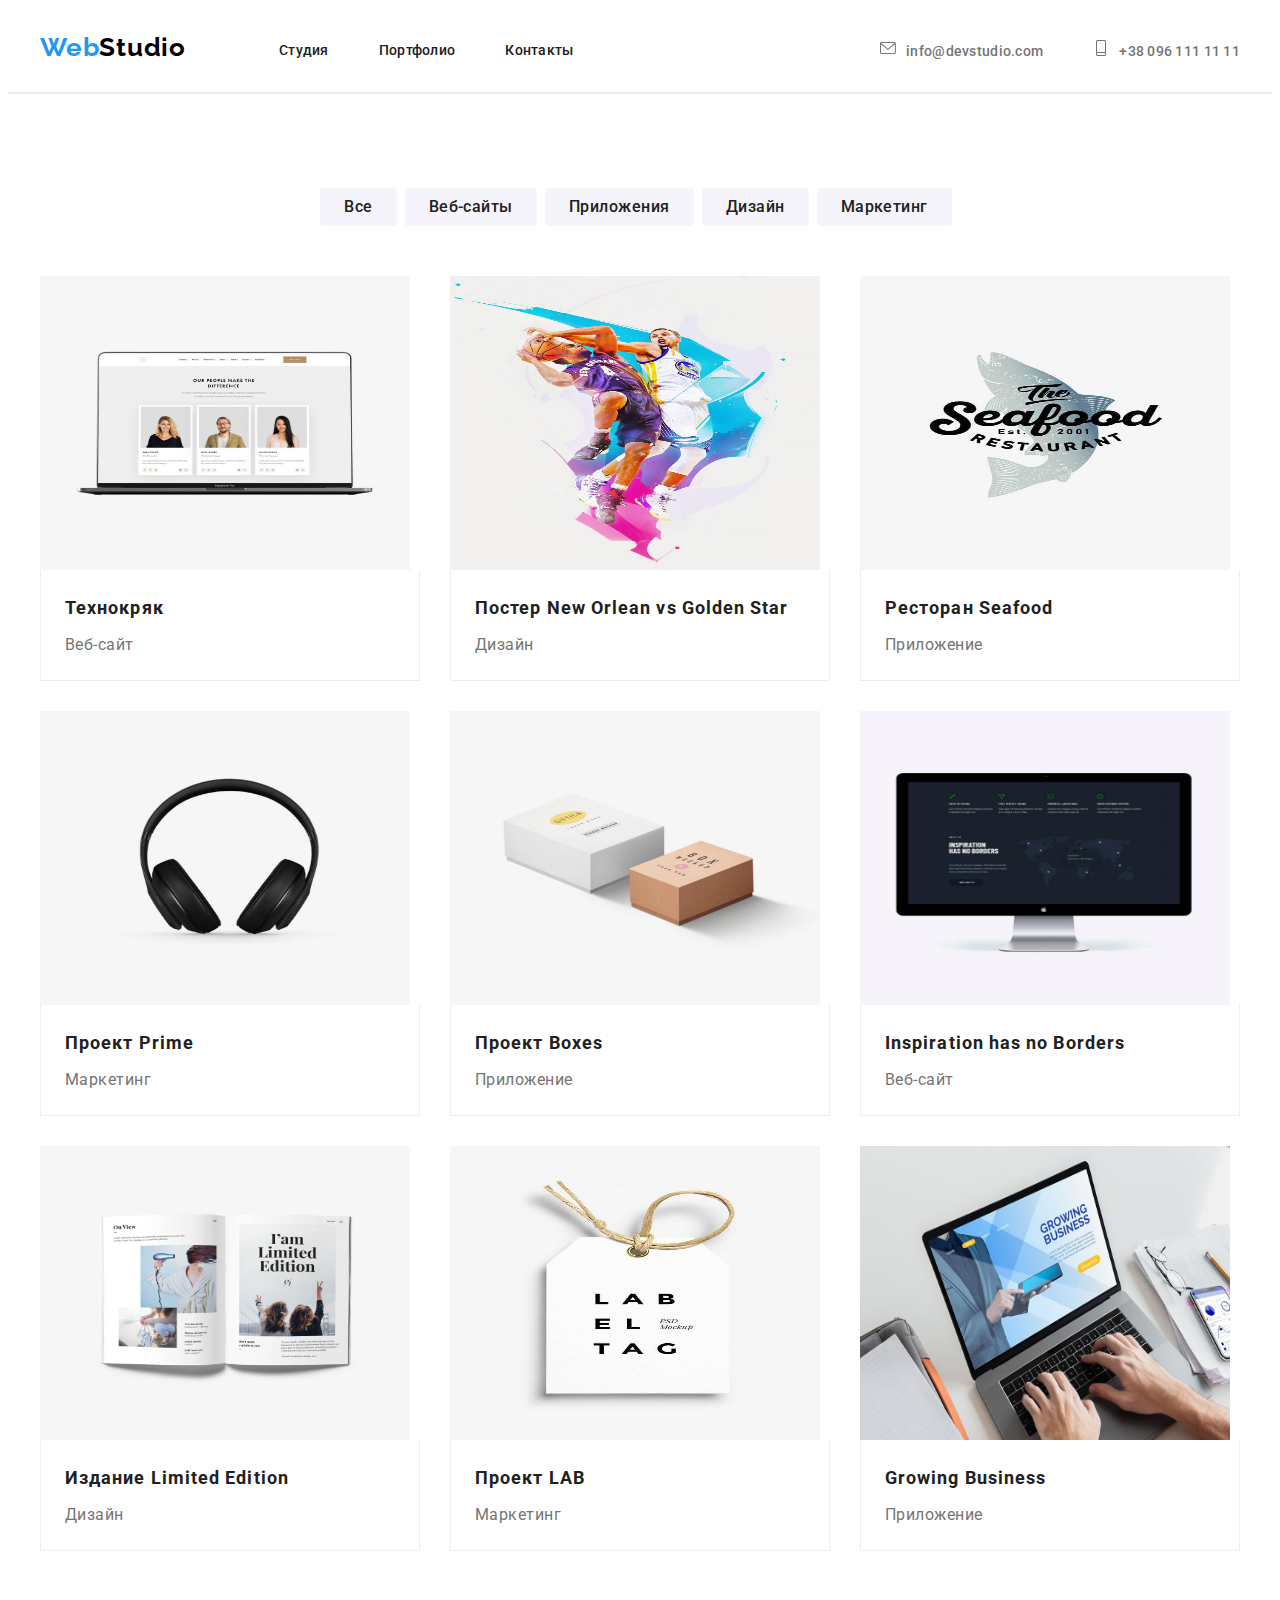
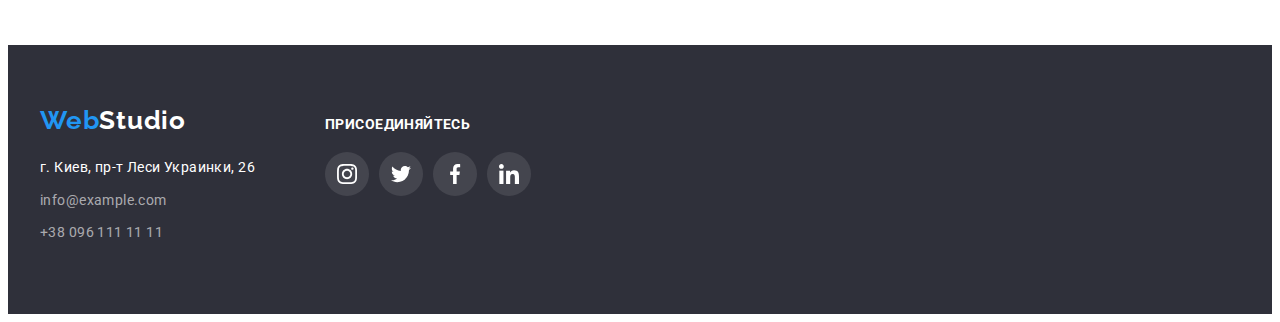
==== portfolio.html @ ed13efee "Add files via upload" ====
<!doctype html>
<html lang="en">

<head>
    <meta charset="UTF-8">
    <meta http-equiv="X-UA-Compatible" content="IE=edge">
    <meta name="viewport" content="width=device-width, initial-scale=1.0">
    <link rel="stylesheet" href="https://cdnjs.cloudflare.com/ajax/libs/modern-normalize/1.1.0/modern-normalize.min.css"
        integrity="sha512-wpPYUAdjBVSE4KJnH1VR1HeZfpl1ub8YT/NKx4PuQ5NmX2tKuGu6U/JRp5y+Y8XG2tV+wKQpNHVUX03MfMFn9Q=="
        crossorigin="anonymous" referrerpolicy="no-referrer" />
    <link rel="preconnect" href="https://fonts.googleapis.com">
    <link rel="preconnect" href="https://fonts.gstatic.com" crossorigin>
    <link
        href="https://fonts.googleapis.com/css2?family=Raleway:wght@400;500;700;900&family=Roboto:wght@400;500;700;900&display=swap"
        rel="stylesheet">
    <link rel="stylesheet" href="styles/styles.css">
    <title>Studio</title>
</head>
<!--Главная-->
<!--Шапка сайта-->
<header class="header">
    <section class="header-section">
        <!--header-part1-->
        <div class="container header-container">
            <nav class="header-navigation">
                <a class="header-link-main link" href="">Web<span class="studio-header">Studio</span></a>
                <ul class="header-list list">
                    <li class="header-item"><a href="index.html" class="header-link link">Студия</a></li>
                    <li class="header-item"><a href="portfolio.html" class="header-link link">Портфолио</a></li>
                    <li class="header-item"><a href="" class="header-link link">Контакты</a></li>
                </ul>
            </nav>
            <ul class="header-list list header-connect">
                <li><a class="header-contact link header-contact1" href="mailto:info@devstudio.com"><svg
                            class="contact-icon">
                            <use href="./images/icons.svg#icon-envelope"></use>
                        </svg>info@devstudio.com</a></li>
                <li><a class="header-contact link header-contact2" href="tel:+380961111111"><svg class="contact-icon">
                            <use href="./images/icons.svg#icon-smartphone"></use>
                        </svg>+38 096 111 11 11</a></li>
            </ul>
        </div>
        <div class="line"></div>
    </section>
</header>
<!--Основной контент-->
    <main>
    <section class="total-menu">
    <div class="container menu-container">
        <!--Меню-->
        <h1 style="display: none;">Menu</h1>
            <div class="menu">
            <ul class="menu-list list">
                <li class="menu-item">
                    <button class="menu-button">
                        Все
                    </button>
                </li>
                <li class="menu-item">
                    <button class="menu-button">
                        Веб-сайты
                    </button>
                </li>
                <li class="menu-item">
                    <button class="menu-button">
                        Приложения
                    </button>
                </li>
                <li class="menu-item">
                    <button class="menu-button">
                        Дизайн
                    </button>
                </li>
                <li class="menu-item">
                    <button class="menu-button">
                        Маркетинг
                    </button>
                </li>
            </ul>
        </div>
    </div>
        <div class="container service-container">
            <h1 style="display: none;">Services</h1>
        <ul class="service-list list">
            <li class="service-item">
                    <img src="./images/portfolio/portfolio1.jpg" alt="Технокряк" width="370" height="294" />
                    <div class="service-border">
                    <h3 class="service-title">Технокряк</h3>
                    <p class="service-about-title">Веб-сайт</p>
                    </div>
            </li>
            <li class="service-item">
                <img src="./images/portfolio/portfolio2.jpg" alt="Постер New Orlean vs Golden Star" width="370" height="294" />
                <div class="service-border">
                <h3 class="service-title">Постер New Orlean vs Golden Star</h3>
                <p class="service-about-title">Дизайн</p>
                </div>
            </li>
            <li class="service-item">
                <img src="./images/portfolio/portfolio3.jpg" alt="Ресторан Seafood" width="370" height="294" />
                <div class="service-border">
                <h3 class="service-title">Ресторан Seafood</h3>
                <p class="service-about-title">Приложение</p>
                </div>
            </li>
            <li class="service-item">
                <img src="./images/portfolio/portfolio4.jpg" alt="Проект Prime" width="370" height="294" />
                <div class="service-border">
                <h3 class="service-title">Проект Prime</h3>
                <p class="service-about-title">Маркетинг</p>
                </div>
            </li>
            <li class="service-item">
                <img src="./images/portfolio/portfolio5.jpg" alt="Проект Boxes" width="370" height="294" />
                <div class="service-border">
                <h3 class="service-title">Проект Boxes</h3>
                <p class="service-about-title">Приложение</p>
                </div>
            </li>
            <li class="service-item">
                <img src="./images/portfolio/portfolio6.jpg" alt="Inspiration has no Borders" width="370" height="294" />
                <div class="service-border">
                <h3 class="service-title">Inspiration has no Borders</h3>
                <p class="service-about-title">Веб-сайт</p>
                </div>
            </li>
            <li class="service-item">
                <img src="./images/portfolio/portfolio7.jpg" alt="Издание Limited Edition" width="370" height="294" />
                <div class="service-border">
                <h3 class="service-title">Издание Limited Edition</h3>
                <p class="service-about-title">Дизайн</p>
                </div>
            </li>
            <li class="service-item">
                <img src="./images/portfolio/portfolio8.jpg" alt="Проект LAB" width="370" height="294" />
                <div class="service-border">
                <h3 class="service-title">Проект LAB</h3>
                <p class="service-about-title">Маркетинг</p>
                </div>
            </li>
            <li class="service-item">
                <img src="./images/portfolio/portfolio9.jpg" alt="Growing Business" width="370" height="294" />
                <div class="service-border">
                <h3 class="service-title">Growing Business</h3>
                <p class="service-about-title">Приложение</p>
                </div>
            </li>
        </ul>
    </div>
    </section>
    </main>
    <!--Низ сайта-->
    <footer class="footer">
        <div class="container footer-content">
            <div class="footer-address">
                <a href="./index.html" class="footer-logo"><span class="footer-logo-blue">Web</span>Studio</a>
                <address class="footer-list">
                    <ul class="footer-address-list">
                        <li>
                            <a href="https://goo.gl/maps/sKUV3N8SFqWd6LK18" class="footer-address-map" target="_blank">
                                г. Киев, пр-т Леси Украинки, 26</a>
                        </li>
                        <li>
                            <a href="mailto:info@example.com" class="footer-address-link">info@example.com</a>
                        </li>
                        <li><a href="tel:+380961111111" class="footer-address-link">+38 096 111 11 11</a></li>
                    </ul>
                </address>
            </div>
            <div class="footer-social">
                <p class="invite">присоединяйтесь</p>
                <ul class="list footer-icon-list">
                    <li class="footer-icon-item">
                        <a href="https://www.instagram.com/" class="footer-link">
                            <svg class="icon footer-icon">
                                <use href="./images/icons.svg#icon-instagram" width="20px" height="20px"></use>
                            </svg></a>
                    </li>
                    <li class="footer-icon-item">
                        <a href="https://twitter.com/" class="footer-link">
                            <svg class="icon footer-icon">
                                <use href="./images/icons.svg#icon-twitter" width="20px" height="20px"></use>
                            </svg></a>
                    </li>
                    <li class="footer-icon-item">
                        <a href="https://www.facebook.com/" class="footer-link">
                            <svg class="icon footer-icon">
                                <use href="./images/icons.svg#icon-facebook" width="20px" height="20px"></use>
                            </svg></a>
                    </li>
                    <li class="footer-icon-item">
                        <a href="https://linkedin.com/" class="footer-link">
                            <svg class="icon footer-icon">
                                <use href="./images/icons.svg#icon-linkedin" width="20px" height="20px"></use>
                            </svg></a>
                    </li>
                </ul>
            </div>
        </div>
    </footer>
</body>
</html>
---- styles/styles.css ----
:root {
  --main-title-color: #ffffff;
  --second-title-color: #000000;
  --first-text-color: #757575;
  --second-text-color: #212121;
  --third-text-color: rgba(255, 255, 255, 0.6);
  --first-button-color: #2196f3;
  --second-button-color: #f5f4fa;
  --header-text-color: #212121;
  --accent-color: #2196f3;
}

p,
h1,
h2,
h3,
h4,
h5,
h6 {
  margin: 0;
}

ul {
  margin: 0;
  padding: 0;
}

button {
  cursor: pointer;
}

img {
  display: block;
}

address {
  font-style: normal;
}

.container {
  width: 1200px;
  padding-left: 15px;
  padding-right: 15px;
  margin: 0 auto;
}

body {
  font-family: "Roboto", sans-serif;
  color: var(--second-text-color);
}

.icon {
  display: inline-block;
  width: 1em;
  height: 1em;
  fill: currentColor;
}

.list {
  list-style: none;
}

.link {
  text-decoration: none;
}

.visually-hidden {
  position: absolute;
  white-space: nowrap;
  width: 1px;
  height: 1px;
  overflow: hidden;
  border: 0;
  padding: 0;
  clip: rect(0 0 0 0);
  clip-path: inset(50%);
  margin: -1px;
}

.line {
  border: 1px solid #ececec;
}

/* --------header-------*/
.header-section {
  background-color: #ffffff;
}

.header {
}

.header-contact1 {
}

.header-contact2 {
}
.studio-header {
  color: var(--second-title-color);
}

.header-link-main {
  font-family: Raleway;
  font-weight: 700;
  font-size: 26px;
  line-height: 1.19;
  letter-spacing: 0.03em;
  color: #2196f3;
  padding-top: 24px;
  padding-bottom: 25px;
  padding-right: 93px;
}

.header-link {
  font-weight: 500;
  font-size: 14px;
  line-height: 1.14;
  letter-spacing: 0.02em;
  color: var(--header-text-color);
}

.header-link:hover,
.header-link:focus,
.header-contact:focus,
.header-contact:hover {
  color: var(--accent-color);
}

.header-contact {
  font-weight: 500;
  font-size: 14px;
  line-height: 1.14;
  letter-spacing: 0.02em;
  color: var(--first-text-color);
}

.header-navigation,
.header-list,
.header-container {
  display: flex;
}

.header-connect {
  margin-left: auto;
}

.header-list {
  padding-bottom: 32px;
  padding-top: 32px;
}

.header-item {
  margin-right: 50px;
}

.header-contact:last-child {
  margin-left: 50px;
}
.contact-icon {
  fill: currentColor;
  margin-right: 10px;
  width: 16px;
  height: 16px;
  display: inline;
}
/* --------MAIN-------*/
.bg-container {
}
.bg {
  background-image: linear-gradient(
      rgba(47, 48, 58, 0.4),
      rgba(47, 48, 58, 0.4)
    ),
    url("../images/mainbg.jpg");
  flex-grow: 1;
  background-size: cover;
  background-position: center;
  background-repeat: no-repeat;
  /*max-width: 1600px;
  margin: opx auto;*/
  padding-top: 200px;
  padding-bottom: 200px;
}
.bg-title {
  font-weight: 900;
  font-size: 44px;
  line-height: 1.36;
  text-align: center;
  letter-spacing: 0.06em;
  text-transform: uppercase;
  color: var(--main-title-color);
}

.bg-button {
  display: flex;
  justify-content: center;
  margin-top: 30px;
}

.bg-btn {
  width: 200px;
  min-height: 50px;
  background: var(--first-button-color);
  box-shadow: 0px 4px 4px rgba(0, 0, 0, 0.15);
  border-radius: 4px;
  cursor: pointer;
  font-family: Roboto;
  font-weight: 700;
  font-size: 16px;
  line-height: 1.87;
  text-align: center;
  letter-spacing: 0.06em;
  border: 0px;

  color: var(--main-title-color);
}
/* --------hang (особенности)-------*/
.hang-container {
}
.hang-item-list {
  width: 100%;
  height: 100%;
  display: flex;
  justify-content: center;
  padding-bottom: 30px;
}

.hang-items + .hang-items {
  margin-left: 30px;
}

.hang-items {
  width: 270px;
  height: 120px;
  background-color: #f5f4fa;
  border-radius: 4px;
}

.hang {
  padding-top: 94px;
  padding-bottom: 94px;
}

.hang-list {
  display: flex;
  width: 270px;
}

.hang-item {
  width: 270px;
  margin-right: 30px;
}

.hang-title {
  font-weight: 700;
  font-size: 14px;
  line-height: 1.14;
  letter-spacing: 0.03em;
  text-transform: uppercase;
  margin-bottom: 10px;
}

.hang-about-title {
  width: 270px;
  height: 75px;
  font-size: 14px;
  line-height: 1.71;
  letter-spacing: 0.03em;
  color: var(--first-text-color);
}

.hang-social-link {
  width: 100%;
  height: 100%;
  display: flex;
  align-items: center;
  justify-content: center;
}

/* --------about (Чем мы занимаемся)-------*/
.about-container {
}
.about {
  padding-bottom: 94px;
}
.about-list {
  display: flex;
  margin-right: -30px;
}

.about-item {
  margin-right: 30px;
  flex-basis: calc(100% / 3 - 30px);
}

.about-title {
  font-weight: 700;
  font-size: 36px;
  line-height: 42px;
  text-align: center;
  letter-spacing: 0.03em;
  margin-bottom: 50px;
  color: var(--header-text-color);
}

/* --------team (Наша команда)-------*/
.team-container {
}

.team {
  padding-top: 94px;
  padding-bottom: 94px;
  background: #f5f4fa;
}

.team-title {
  font-weight: 700;
  font-size: 36px;
  line-height: 1.17;
  text-align: center;
  letter-spacing: 0.03em;
  color: var(--header-text-color);
  margin-bottom: 50px;
}

.team-list {
  display: flex;
  flex-wrap: wrap;
  margin-right: -30px;
}

.team-item {
  height: 428px;
  background: #ffffff;
  /* material shadow v1 */
  box-shadow: 0px 1px 3px rgba(0, 0, 0, 0.12), 0px 1px 1px rgba(0, 0, 0, 0.14),
    0px 2px 1px rgba(0, 0, 0, 0.2);
  border-radius: 0px 0px 4px 4px;
  flex-basis: calc(100% / 4 - 30px);
  margin-right: 30px;
}

.team-item-title {
  font-weight: 500;
  font-size: 16px;
  line-height: 1.19;
  text-align: center;
  letter-spacing: 0.03em;
  color: var(--second-text-color);
  margin-bottom: 10px;
}

.team-item-about-title {
  font-size: 16px;
  line-height: 1.19;
  text-align: center;
  letter-spacing: 0.03em;
  color: var(--first-text-color);
}

.team-items-total {
  padding-top: 30px;
  padding-bottom: 30px;
}

.team-social-item {
  width: 44px;
  height: 44px;
}
.team-social-link {
  width: 100%;
  height: 100%;
  border-radius: 50%;
  display: flex;
  align-items: center;
  justify-content: center;
}
.team-social-list {
  display: flex;
  justify-content: center;
  padding-top: 16px;
}
.team-social-item + .team-social-item {
  margin-left: 10px;
}

.team-social-icon {
  fill: #afb1b8;
}

.team-social-icon:hover,
.team-social-icon:focus {
  fill: #ffffff;
}

.team-social-link:hover,
.team-social-link:focus {
  background-color: #2196f3;
  fill: #ffffff;
}
/*--------------------- client company----------- */
.clients {
  padding-top: 94px;
  padding-bottom: 94px;
}

.clients-header {
  font-weight: 700;
  font-size: 36px;
  line-height: 42px;
  text-align: center;
  letter-spacing: 0.03em;
  color: var(--title-text-color);
  margin-bottom: 50px;
}
.clients-list {
  display: flex;
  justify-content: center;
  align-items: center;
}
.clients-item {
  margin-left: 30px;
  width: 170px;
  height: 92px;
  border: 1px solid #afb1b8;
  box-sizing: border-box;
  border-radius: 4px;
}
.clients-item:first-child {
  margin-left: 0;
}
.clients-link {
  border-radius: 4px;
  display: flex;
  justify-content: center;
  align-items: center;
  /* padding: 16px 32px; */
  width: 100%;
  height: 100%;
  color: #afb1b8;
}

.clients-link:hover,
.clients-link:focus {
  color: var(--accent-color);
}
.clients-icon {
  width: 106px;
  height: 60px;
  fill: currentColor;
}

/* --------footer (низ сайта)-------*/
.footer {
  background-color: #2f303a;
  padding: 60px 0;
}
.footer-content {
  display: flex;
  align-items: baseline;
}
.footer-address {
  margin-right: 70px;
}
.footer-logo {
  font-family: Raleway, sans-serif;
  font-style: normal;
  font-weight: bold;
  font-size: 26px;
  line-height: 1.19;
  text-decoration: none;
  letter-spacing: 0.03em;

  color: var(--main-title-color);
}
.footer-logo-blue {
  color: var(--accent-color);
}
.footer-list {
  margin-top: 20px;
}
.footer-address-list {
  list-style-type: none;
  font-style: normal;
}
.footer-address-list > li {
  margin-bottom: 9px;
}
.footer-address-map {
  font-style: normal;
  font-weight: normal;
  font-size: 14px;
  line-height: 1.71;
  /* or 171% */

  letter-spacing: 0.03em;
  text-decoration: none;
  color: var(--main-title-color);
}
.footer-address-link {
  text-decoration: none;

  font-size: 14px;
  line-height: 1.71;
  /* or 171% */

  letter-spacing: 0.03em;

  color: var(--third-text-color);
}
.footer-address-link:focus,
.footer-address-link:hover {
  color: var(--accent-colot);
}

.invite {
  font-weight: 700;
  font-size: 14px;
  line-height: 16px;
  letter-spacing: 0.03em;
  text-transform: uppercase;
  color: var(--main-title-color);
  margin-bottom: 20px;
}
.footer-icon-list {
  display: flex;
  justify-content: center;
}
.footer-icon-item {
  width: 44px;
  height: 44px;
  margin-left: 10px;
}
.footer-icon-item:first-child {
  margin-left: 0;
}
.footer-link {
  display: flex;
  align-items: center;
  justify-content: center;
  width: 100%;
  height: 100%;
  border-radius: 50%;
  background: rgba(255, 255, 255, 0.1);
}
.footer-link:hover,
.footer-link:focus {
  background-color: var(--accent-color);
}
.footer-icon {
  display: block;
  width: 20px;
  height: 20px;
  fill: var(--main-title-color);
}
.footer-icon:hover,
.footer-icon:focus {
  background-color: var(--accent-color);
}
/* --------PORTFOLIO-------*/
.total-menu {
  margin: opx auto;
  padding-top: 94px;
  padding-bottom: 94px;
}

.menu-container {
}
.menu {
  margin-bottom: 50px;
}

.menu-list {
  display: flex;
  justify-content: center;
}

.menu-button {
  cursor: pointer;
  background: #f5f4fa;
  border-radius: 4px;
  font-family: Roboto;
  font-weight: 500;
  font-size: 16px;
  line-height: 1.62;
  text-align: center;
  letter-spacing: 0.03em;
  color: var(--header-text-color);
  padding-bottom: 6px;
  padding-top: 6px;
  padding-left: 24px;
  padding-right: 24px;
  border: 0px;
  margin-right: 8px;
}

.menu-button:hover,
.menu-button:focus {
  background-color: var(--accent-color);
  color: var(--main-title-color);
  box-shadow: 0px 3px 1px rgba(0, 0, 0, 0.1), 0px 1px 2px rgba(0, 0, 0, 0.08),
    0px 2px 2px rgba(0, 0, 0, 0.12);
  border-radius: 4px;
}
/*-------SERVICE------*/
.service-container {
}

.service {
}

.service-list {
  display: flex;
  flex-wrap: wrap;
  margin-right: -30px;
  margin-bottom: -30px;
}

.service-item {
  flex-basis: calc(100% / 3 - 30px);
  margin-right: 30px;
  margin-bottom: 30px;
}

.service-item:focus,
.service-item:hover {
  width: 370px;
  height: 404px;
  background: #ffffff;
  border: 1px solid #eeeeee;
  box-shadow: 0px 1px 1px rgba(0, 0, 0, 0.12), 0px 4px 4px rgba(0, 0, 0, 0.06),
    1px 4px 6px rgba(0, 0, 0, 0.16);
}

.service-title {
  font-weight: 700;
  font-size: 18px;
  line-height: 2;
  letter-spacing: 0.06em;
  color: var(--second-text-color);
  margin-bottom: 4px;
}

.service-about-title {
  font-size: 16px;
  line-height: 1.87;
  letter-spacing: 0.03em;
  color: var(--first-text-color);
}

.service-border {
  border-left: 1px solid #eeeeee;
  border-right: 1px solid #eeeeee;
  border-bottom: 1px solid #eeeeee;
  border-top: none;
  box-sizing: border-box;
  padding-bottom: 20px;
  padding-top: 20px;
  padding-left: 24px;
  padding-right: 24px;
}
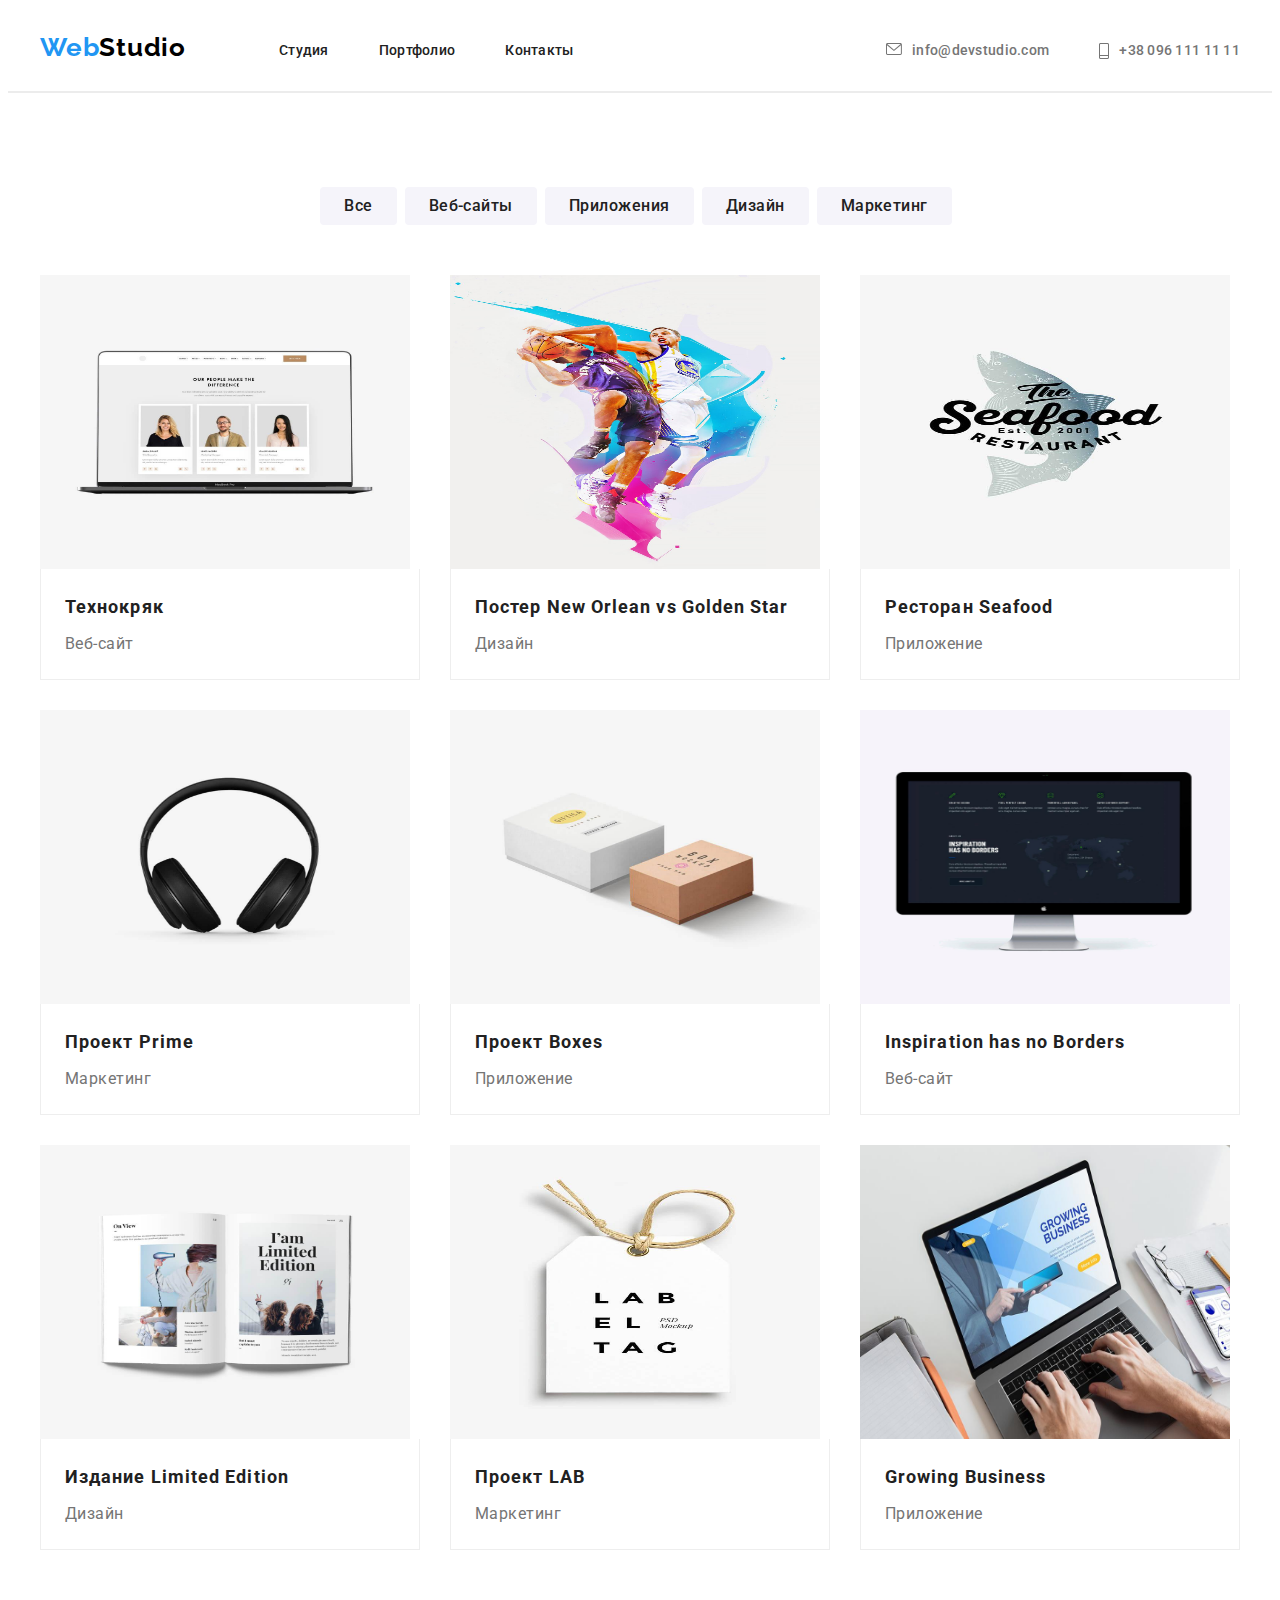
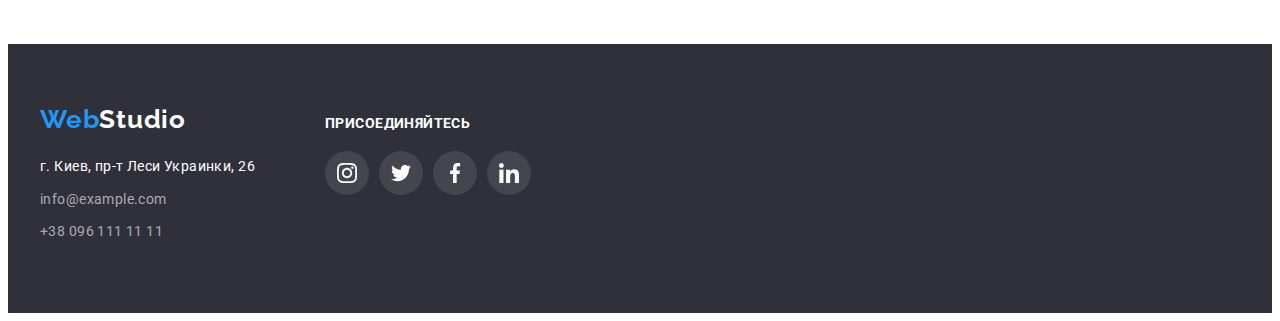
==== commit b31f9079: "Update portfolio.html" ====
--- a/portfolio.html
+++ b/portfolio.html
@@ -17,32 +17,31 @@
     <title>Studio</title>
 </head>
 <!--Главная-->
-<!--Шапка сайта-->
-<header class="header">
-    <section class="header-section">
+    <!--Шапка сайта-->
+    <header class="header">
+        <section class="header-section">
         <!--header-part1-->
-        <div class="container header-container">
-            <nav class="header-navigation">
-                <a class="header-link-main link" href="">Web<span class="studio-header">Studio</span></a>
-                <ul class="header-list list">
-                    <li class="header-item"><a href="index.html" class="header-link link">Студия</a></li>
-                    <li class="header-item"><a href="portfolio.html" class="header-link link">Портфолио</a></li>
-                    <li class="header-item"><a href="" class="header-link link">Контакты</a></li>
-                </ul>
-            </nav>
-            <ul class="header-list list header-connect">
-                <li><a class="header-contact link header-contact1" href="mailto:info@devstudio.com"><svg
-                            class="contact-icon">
-                            <use href="./images/icons.svg#icon-envelope"></use>
-                        </svg>info@devstudio.com</a></li>
-                <li><a class="header-contact link header-contact2" href="tel:+380961111111"><svg class="contact-icon">
-                            <use href="./images/icons.svg#icon-smartphone"></use>
-                        </svg>+38 096 111 11 11</a></li>
+        <div class="container header-container"> 
+        <nav class="header-navigation">
+            <a class="header-link-main link" href="">Web<span class="studio-header">Studio</span></a>
+            <ul class="header-list list">
+                <li class="header-item"><a href="index.html" class="header-link link">Студия</a></li>
+                <li class="header-item"><a href="portfolio.html" class="header-link link">Портфолио</a></li>
+                <li class="header-item"><a href="" class="header-link link">Контакты</a></li>
             </ul>
-        </div>
+        </nav>
+        <ul class="header-list list header-connect">
+            <li class="header-contact-item"><a class="header-contact link header-contact1" href="mailto:info@devstudio.com"><svg class="contact-icon1">
+                <use href="./images/icons.svg#icon-envelope"></use>
+            </svg>info@devstudio.com</a></li>
+            <li class="header-contact-item"><a class="header-contact link header-contact2" href="tel:+380961111111"><svg class="contact-icon2">
+                <use href="./images/icons.svg#icon-smartphone"></use>
+            </svg>+38 096 111 11 11</a></li>
+        </ul>
+        </div> 
         <div class="line"></div>
-    </section>
-</header>
+        </section>
+    </header>
 <!--Основной контент-->
     <main>
     <section class="total-menu">
@@ -199,4 +198,4 @@
         </div>
     </footer>
 </body>
-</html>+</html>
--- a/styles/styles.css
+++ b/styles/styles.css
@@ -155,12 +155,24 @@
 .header-contact:last-child {
   margin-left: 50px;
 }
-.contact-icon {
+
+.header-contact-item {
+}
+
+.contact-icon1 {
   fill: currentColor;
   margin-right: 10px;
   width: 16px;
+  height: 12px;
+  display: inline;
+}
+.contact-icon2 {
+  fill: currentColor;
+  margin-right: 10px;
+  width: 10px;
   height: 16px;
-  display: inline;
+  vertical-align: bottom;
+  display: inline-block;
 }
 /* --------MAIN-------*/
 .bg-container {
@@ -373,6 +385,7 @@
   display: flex;
   align-items: center;
   justify-content: center;
+  color: #afb1b8;
 }
 .team-social-list {
   display: flex;
@@ -384,18 +397,20 @@
 }
 
 .team-social-icon {
-  fill: #afb1b8;
+  display: block;
+  fill: currentColor;
 }
 
 .team-social-icon:hover,
 .team-social-icon:focus {
   fill: #ffffff;
+  background-color: var(--accent-color);
 }
 
 .team-social-link:hover,
 .team-social-link:focus {
   background-color: #2196f3;
-  fill: #ffffff;
+  color: #ffffff;
 }
 /*--------------------- client company----------- */
 .clients {
